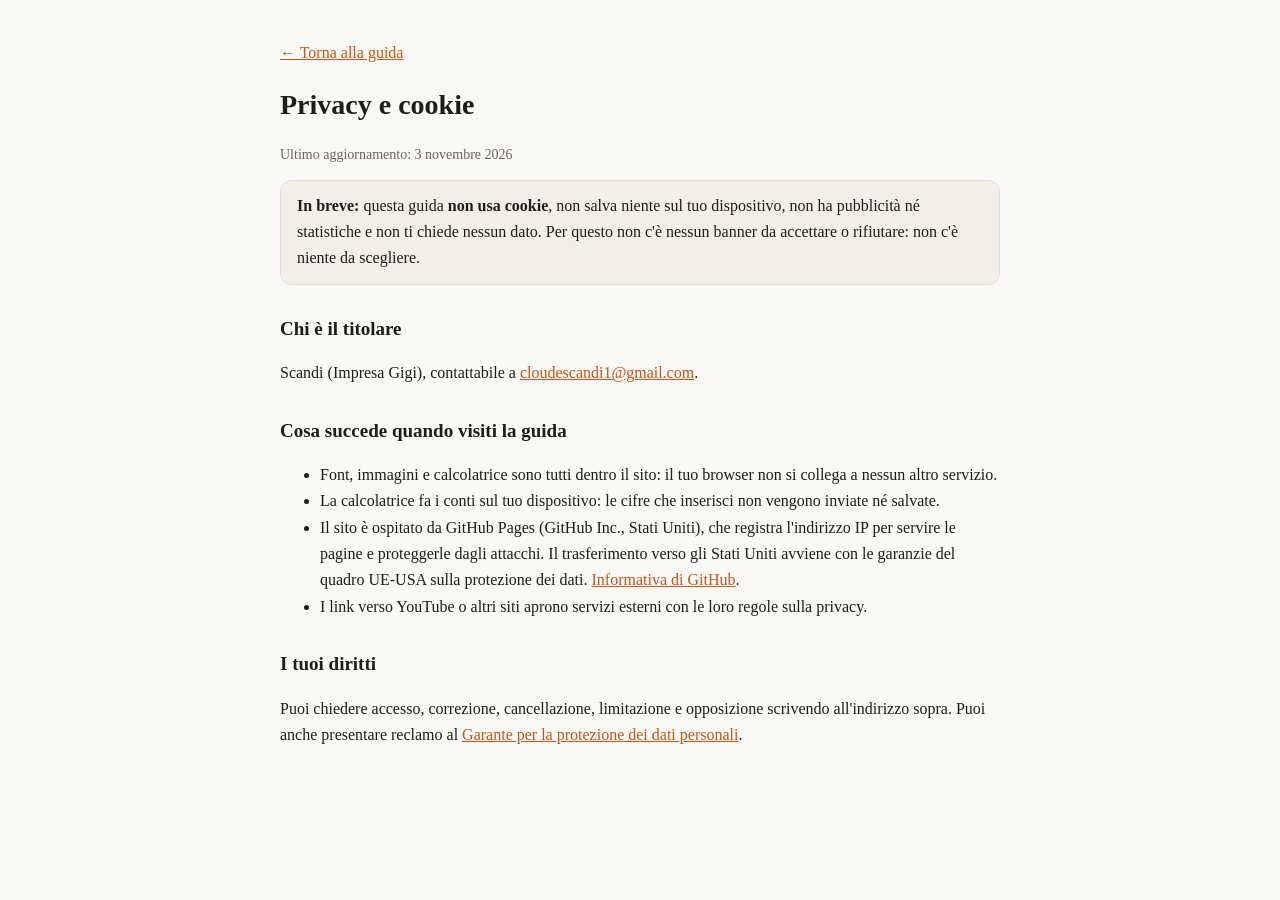
==== privacy.html @ 1a33515d "Pagina Privacy e cookie (nessun cookie, nessun salvataggio) Co-Authored-By: Claude Opus 5.5 <noreply" ====
<!DOCTYPE html>
<html lang="it">
<head>
<meta charset="UTF-8">
<meta http-equiv="Content-Security-Policy" content="default-src 'none'; style-src 'unsafe-inline'; base-uri 'none'; form-action 'none'">
<meta name="viewport" content="width=device-width, initial-scale=1">
<meta name="robots" content="noindex">
<title>Privacy e cookie · Investire da zero</title>
<style>
  :root{--txt:#1f1d1a;--mut:#6b655c;--acc:#c2561b;--card:#f3efe8;--b:#e3ddd2;--bg:#faf8f4}
  @media (prefers-color-scheme: dark){:root{--txt:#f1ece4;--mut:#b3aa9c;--acc:#f0935a;--card:#26231f;--b:#3a352f;--bg:#171512}}
  body{margin:0;background:var(--bg);color:var(--txt);font:16px/1.65 Georgia,"Times New Roman",serif}
  main{max-width:720px;margin:0 auto;padding:24px 16px 48px}
  h1{font-size:28px;margin:8px 0 4px} h2{font-size:19px;margin:28px 0 8px}
  .mut{color:var(--mut);font-size:14px} a{color:var(--acc)}
  .box{background:var(--card);border:1px solid var(--b);border-radius:12px;padding:12px 16px;margin:12px 0}
</style>
</head>
<body>
<main>
  <p><a href="./">← Torna alla guida</a></p>
  <h1>Privacy e cookie</h1>
  <p class="mut">Ultimo aggiornamento: 3 novembre 2026</p>

  <div class="box"><strong>In breve:</strong> questa guida <strong>non usa cookie</strong>, non salva niente sul tuo dispositivo, non ha pubblicità né statistiche e non ti chiede nessun dato. Per questo non c'è nessun banner da accettare o rifiutare: non c'è niente da scegliere.</div>

  <h2>Chi è il titolare</h2>
  <p>Scandi (Impresa Gigi), contattabile a <a href="mailto:cloudescandi1@gmail.com">cloudescandi1@gmail.com</a>.</p>

  <h2>Cosa succede quando visiti la guida</h2>
  <ul>
    <li>Font, immagini e calcolatrice sono tutti dentro il sito: il tuo browser non si collega a nessun altro servizio.</li>
    <li>La calcolatrice fa i conti sul tuo dispositivo: le cifre che inserisci non vengono inviate né salvate.</li>
    <li>Il sito è ospitato da GitHub Pages (GitHub Inc., Stati Uniti), che registra l'indirizzo IP per servire le pagine e proteggerle dagli attacchi. Il trasferimento verso gli Stati Uniti avviene con le garanzie del quadro UE-USA sulla protezione dei dati. <a href="https://docs.github.com/site-policy/privacy-policies/github-general-privacy-statement" target="_blank" rel="noopener">Informativa di GitHub</a>.</li>
    <li>I link verso YouTube o altri siti aprono servizi esterni con le loro regole sulla privacy.</li>
  </ul>

  <h2>I tuoi diritti</h2>
  <p>Puoi chiedere accesso, correzione, cancellazione, limitazione e opposizione scrivendo all'indirizzo sopra. Puoi anche presentare reclamo al <a href="https://www.garanteprivacy.it" target="_blank" rel="noopener">Garante per la protezione dei dati personali</a>.</p>
</main>
</body>
</html>
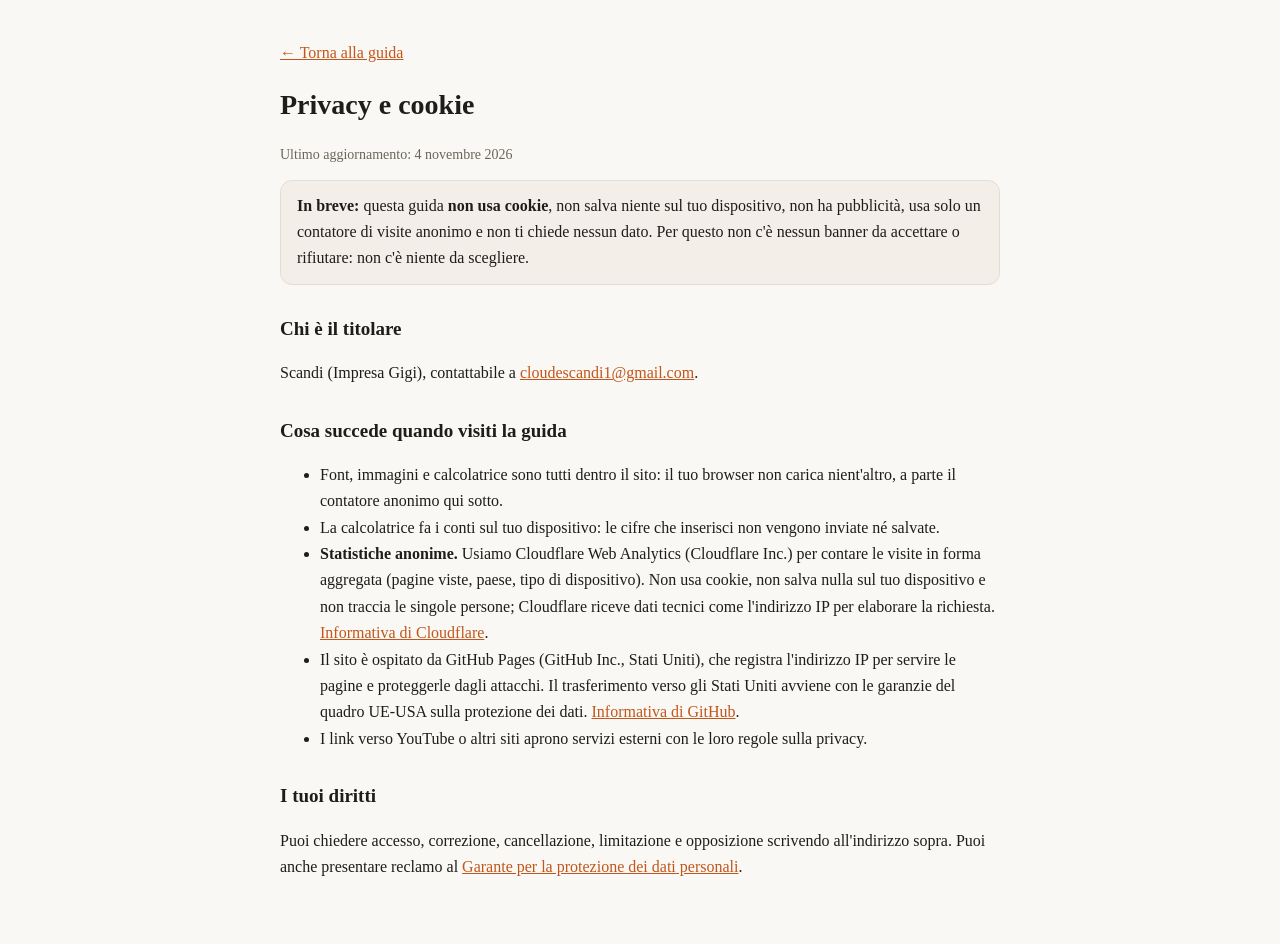
==== commit 10bb4501: "Aggiunto contatore anonimo Cloudflare Web Analytics, CSP e privacy aggiornate Co-Authored-By: Claude" ====
--- a/privacy.html
+++ b/privacy.html
@@ -20,17 +20,18 @@
 <main>
   <p><a href="./">← Torna alla guida</a></p>
   <h1>Privacy e cookie</h1>
-  <p class="mut">Ultimo aggiornamento: 3 novembre 2026</p>
+  <p class="mut">Ultimo aggiornamento: 4 novembre 2026</p>
 
-  <div class="box"><strong>In breve:</strong> questa guida <strong>non usa cookie</strong>, non salva niente sul tuo dispositivo, non ha pubblicità né statistiche e non ti chiede nessun dato. Per questo non c'è nessun banner da accettare o rifiutare: non c'è niente da scegliere.</div>
+  <div class="box"><strong>In breve:</strong> questa guida <strong>non usa cookie</strong>, non salva niente sul tuo dispositivo, non ha pubblicità, usa solo un contatore di visite anonimo e non ti chiede nessun dato. Per questo non c'è nessun banner da accettare o rifiutare: non c'è niente da scegliere.</div>
 
   <h2>Chi è il titolare</h2>
   <p>Scandi (Impresa Gigi), contattabile a <a href="mailto:cloudescandi1@gmail.com">cloudescandi1@gmail.com</a>.</p>
 
   <h2>Cosa succede quando visiti la guida</h2>
   <ul>
-    <li>Font, immagini e calcolatrice sono tutti dentro il sito: il tuo browser non si collega a nessun altro servizio.</li>
+    <li>Font, immagini e calcolatrice sono tutti dentro il sito: il tuo browser non carica nient'altro, a parte il contatore anonimo qui sotto.</li>
     <li>La calcolatrice fa i conti sul tuo dispositivo: le cifre che inserisci non vengono inviate né salvate.</li>
+    <li><strong>Statistiche anonime.</strong> Usiamo Cloudflare Web Analytics (Cloudflare Inc.) per contare le visite in forma aggregata (pagine viste, paese, tipo di dispositivo). Non usa cookie, non salva nulla sul tuo dispositivo e non traccia le singole persone; Cloudflare riceve dati tecnici come l'indirizzo IP per elaborare la richiesta. <a href="https://www.cloudflare.com/privacypolicy/" target="_blank" rel="noopener">Informativa di Cloudflare</a>.</li>
     <li>Il sito è ospitato da GitHub Pages (GitHub Inc., Stati Uniti), che registra l'indirizzo IP per servire le pagine e proteggerle dagli attacchi. Il trasferimento verso gli Stati Uniti avviene con le garanzie del quadro UE-USA sulla protezione dei dati. <a href="https://docs.github.com/site-policy/privacy-policies/github-general-privacy-statement" target="_blank" rel="noopener">Informativa di GitHub</a>.</li>
     <li>I link verso YouTube o altri siti aprono servizi esterni con le loro regole sulla privacy.</li>
   </ul>
